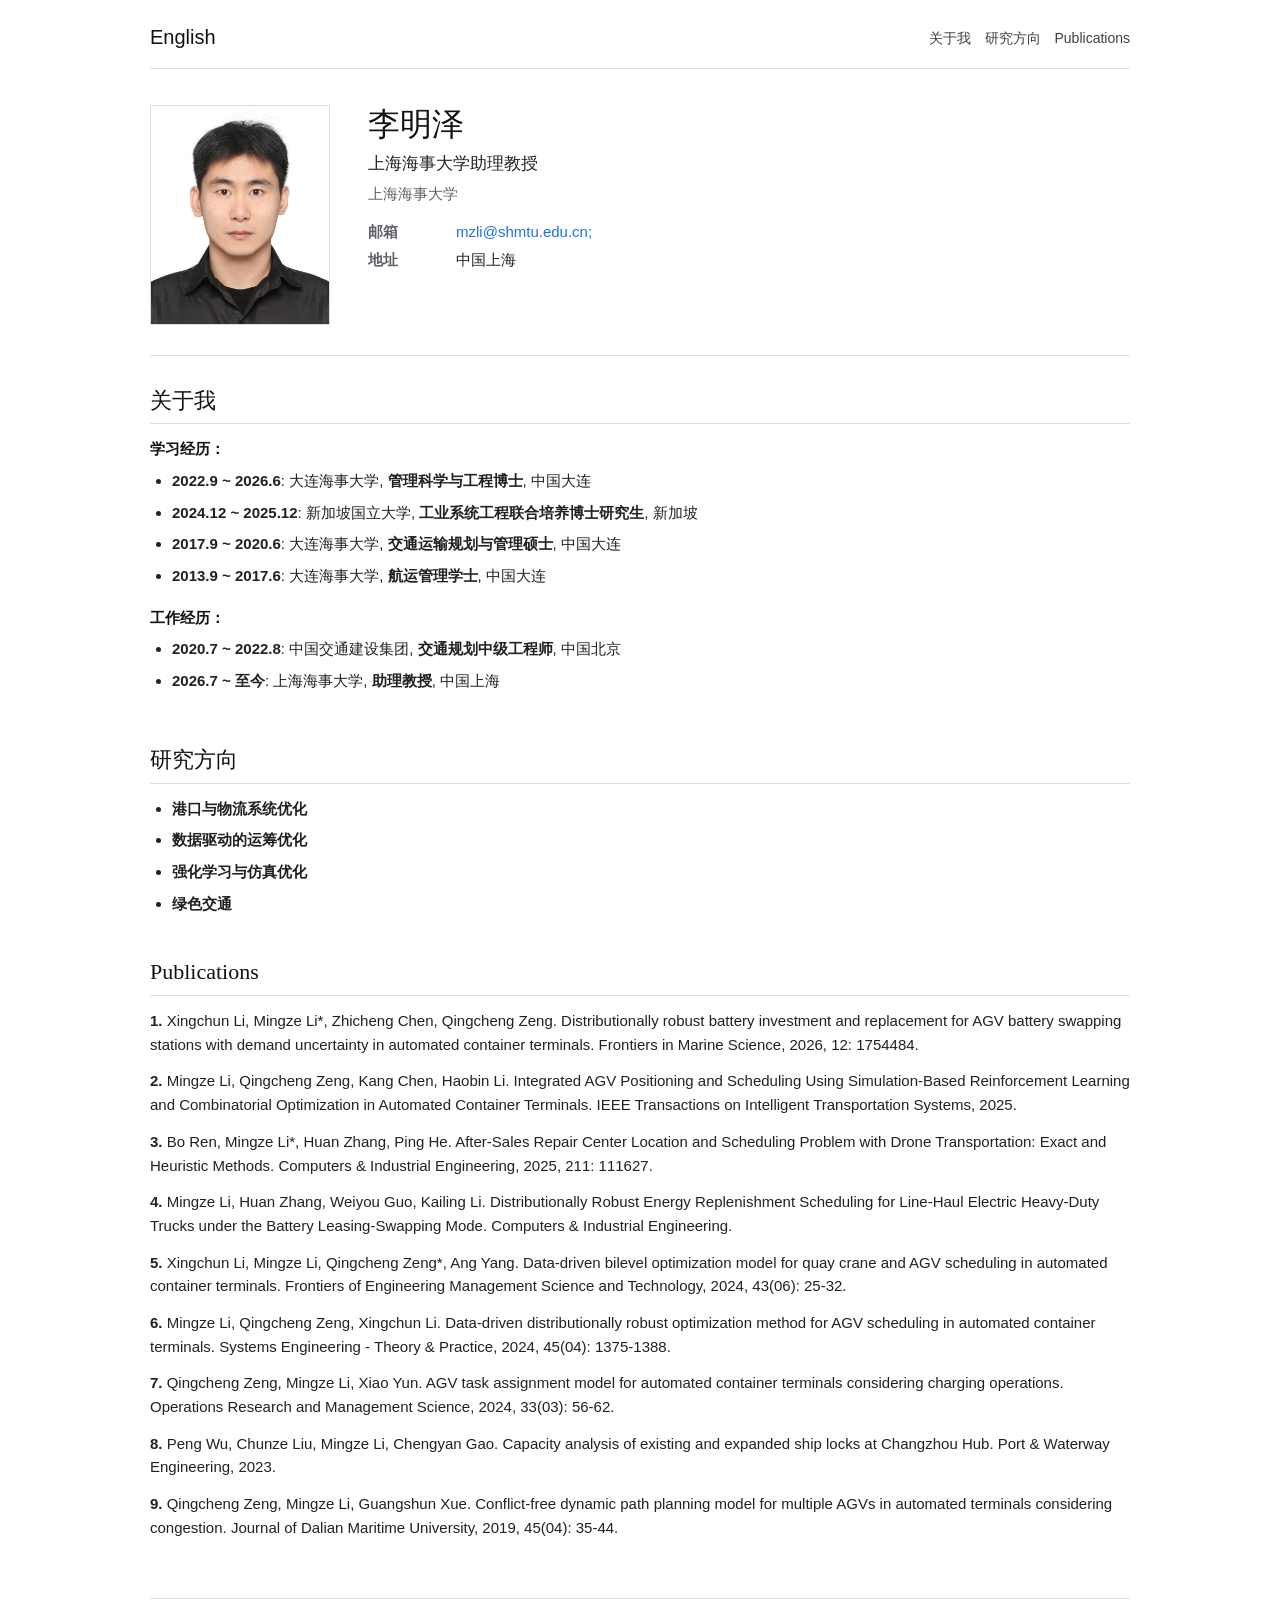
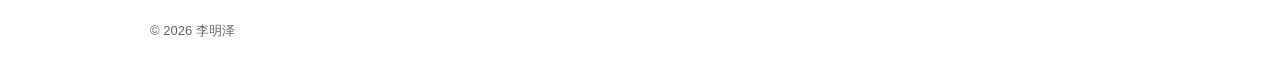
==== zh.html @ 5577a286 "Add bilingual homepage content" ====
<!doctype html>
<html lang="zh-CN">
  <head>
    <meta charset="utf-8" />
    <meta name="viewport" content="width=device-width, initial-scale=1" />
    <title>李明泽 | 学术主页</title>
    <meta
      name="description"
      content="李明泽的学术主页：港口与物流系统优化、数据驱动的运筹优化、强化学习与仿真优化、绿色交通。"
    />
    <meta property="og:title" content="李明泽 | 学术主页" />
    <meta
      property="og:description"
      content="研究方向包括港口与物流系统优化、数据驱动的运筹优化、强化学习与仿真优化、绿色交通。"
    />
    <meta property="og:type" content="website" />
    <link rel="icon" href="assets/avatar.svg" />
    <link rel="stylesheet" href="styles.css" />
  </head>
  <body>
    <div class="page">
      <header class="site-header">
        <a class="site-title" href="index.html">English</a>
        <nav class="site-nav" aria-label="主导航">
          <a href="#about">关于我</a>
          <a href="#research">研究方向</a>
          <a href="#publications">Publications</a>
        </nav>
      </header>

      <main id="home">
        <section class="profile-section" aria-label="个人信息">
          <div class="profile-photo-wrap">
            <img class="profile-photo" src="assets/mingze-li.svg" alt="李明泽头像" />
          </div>
          <div class="profile-copy">
            <h1 data-field="name">李明泽</h1>
            <p class="profile-title" data-field="title">上海海事大学助理教授</p>
            <p class="profile-affiliation" data-field="affiliation">上海海事大学</p>
            <dl class="contact-list">
              <div>
                <dt>邮箱</dt>
                <dd><a data-link="email" data-field="email" href="mailto:mzli@shmtu.edu.cn">mzli@shmtu.edu.cn;</a></dd>
              </div>
              <div>
                <dt>地址</dt>
                <dd data-field="location">中国上海</dd>
              </div>
              <div id="profile-links" class="profile-links"></div>
            </dl>
          </div>
        </section>

        <section id="about" class="content-section about-section">
          <h2>关于我</h2>
          <div class="about-group">
            <h3>学习经历：</h3>
            <ul class="about-experience-list" id="about-education-list"></ul>
          </div>
          <div class="about-group">
            <h3>工作经历：</h3>
            <ul class="about-experience-list" id="about-work-list"></ul>
          </div>
        </section>

        <section id="research" class="content-section">
          <h2>研究方向</h2>
          <ul class="interest-list" id="research-list"></ul>
        </section>

        <section id="publications" class="content-section">
          <h2>Publications</h2>
          <ol class="publication-list" id="publication-list"></ol>
        </section>
      </main>

      <footer class="site-footer">
        <span>&copy; <span id="year"></span> <span data-field="name">李明泽</span></span>
      </footer>
    </div>

    <script>window.SITE_LOCALE = "zh";</script>
    <script src="site-data.js"></script>
    <script src="main.js"></script>
  </body>
</html>
---- styles.css ----
:root {
  color-scheme: light;
  --bg: #ffffff;
  --text: #202124;
  --muted: #5f6368;
  --border: #dadce0;
  --link: #1a73e8;
  --heading: #111111;
  --nav-bg: #f8f9fa;
  font-family: Arial, Helvetica, sans-serif;
}

* {
  box-sizing: border-box;
}

html {
  scroll-behavior: smooth;
}

body {
  margin: 0;
  background: var(--bg);
  color: var(--text);
  font-size: 15px;
  line-height: 1.58;
}

a {
  color: var(--link);
  text-decoration: none;
}

a:hover,
a:focus-visible {
  text-decoration: underline;
}

img {
  display: block;
  max-width: 100%;
}

.page {
  width: min(980px, calc(100% - 36px));
  margin: 0 auto;
}

.site-header {
  display: flex;
  align-items: center;
  justify-content: space-between;
  gap: 24px;
  padding: 22px 0 14px;
  border-bottom: 1px solid var(--border);
}

.site-title {
  color: var(--heading);
  font-size: 20px;
  font-weight: 500;
  white-space: nowrap;
}

.site-nav {
  display: flex;
  flex-wrap: wrap;
  justify-content: flex-end;
  gap: 14px;
  color: var(--muted);
  font-size: 14px;
}

.site-nav a {
  color: #3c4043;
}

main {
  padding: 28px 0 42px;
}

.profile-section {
  display: grid;
  grid-template-columns: 190px minmax(0, 1fr);
  gap: 28px;
  align-items: start;
  padding: 8px 0 30px;
  border-bottom: 1px solid var(--border);
}

.profile-photo-wrap {
  width: 180px;
}

.profile-photo {
  width: 180px;
  height: 220px;
  object-fit: cover;
  border: 1px solid var(--border);
  background: #f1f3f4;
}

h1,
h2,
h3,
p {
  margin-top: 0;
}

h1 {
  margin-bottom: 8px;
  color: var(--heading);
  font-family: Georgia, "Times New Roman", serif;
  font-size: 32px;
  font-weight: 500;
  line-height: 1.2;
}

h2 {
  margin: 0 0 13px;
  padding-bottom: 5px;
  border-bottom: 1px solid var(--border);
  color: var(--heading);
  font-family: Georgia, "Times New Roman", serif;
  font-size: 22px;
  font-weight: 500;
}

h3 {
  margin: 0 0 6px;
  font-size: 16px;
  font-weight: 600;
}

.profile-title {
  margin-bottom: 4px;
  font-size: 17px;
}

.profile-affiliation {
  margin-bottom: 14px;
  color: var(--muted);
}

.contact-list {
  display: grid;
  gap: 5px;
  margin: 0;
}

.contact-list div {
  display: grid;
  grid-template-columns: 78px minmax(0, 1fr);
  gap: 10px;
}

.contact-list dt {
  color: var(--muted);
  font-weight: 600;
}

.contact-list dd {
  margin: 0;
}

.profile-links {
  display: contents;
}

.profile-links a + a::before {
  content: " | ";
  color: var(--muted);
}

.content-section {
  padding: 28px 0 4px;
}

.content-section p {
  margin-bottom: 12px;
}

.about-group {
  margin-bottom: 18px;
}

.about-group h3 {
  margin-bottom: 8px;
  color: var(--heading);
  font-size: 15px;
  font-weight: 700;
}

.about-experience-list {
  margin: 0;
  padding-left: 22px;
}

.about-experience-list li {
  margin-bottom: 8px;
  color: var(--text);
  font-size: 15px;
  line-height: 1.58;
}

.about-date {
  color: var(--text);
}

.about-highlight {
  color: var(--text);
}

.plain-list,
.simple-list,
.interest-list,
.publication-list {
  margin: 0;
  padding-left: 22px;
}

.plain-list {
  padding-left: 0;
}

.plain-item {
  display: grid;
  grid-template-columns: 128px minmax(0, 1fr);
  gap: 12px;
  margin-bottom: 8px;
}

.plain-date {
  color: var(--muted);
  white-space: nowrap;
}

.plain-title {
  margin: 0;
}

.plain-note {
  color: var(--muted);
}

.interest-list li,
.simple-list li {
  margin-bottom: 8px;
}

.publication-list {
  list-style: none;
  padding-left: 0;
}

.publication-list li {
  margin-bottom: 13px;
  padding-left: 0;
}

.publication-number {
  font-weight: 600;
}

.publication-title {
  font-weight: 600;
}

.publication-meta {
  color: var(--muted);
}

.publication-links {
  white-space: nowrap;
}

.publication-links a + a::before {
  content: " | ";
  color: var(--muted);
}

.detailed-list {
  display: grid;
  gap: 16px;
}

.detail-item {
  padding-bottom: 14px;
  border-bottom: 1px solid var(--border);
}

.detail-item:last-child {
  border-bottom: 0;
  padding-bottom: 0;
}

.detail-item h3 {
  margin-bottom: 3px;
}

.detail-meta {
  margin-bottom: 6px;
  color: var(--muted);
}

.detail-list {
  margin: 6px 0 0;
  padding-left: 22px;
}

.detail-list li {
  margin-bottom: 5px;
}

.site-footer {
  padding: 22px 0 34px;
  border-top: 1px solid var(--border);
  color: var(--muted);
  font-size: 13px;
}

@media (max-width: 760px) {
  .page {
    width: min(100% - 28px, 980px);
  }

  .site-header,
  .profile-section {
    grid-template-columns: 1fr;
  }

  .site-header {
    align-items: flex-start;
    flex-direction: column;
    gap: 10px;
  }

  .site-nav {
    justify-content: flex-start;
  }

  .profile-section {
    display: block;
  }

  .profile-photo-wrap {
    margin-bottom: 18px;
  }

  .plain-item,
  .contact-list div {
    grid-template-columns: 1fr;
    gap: 2px;
  }
}
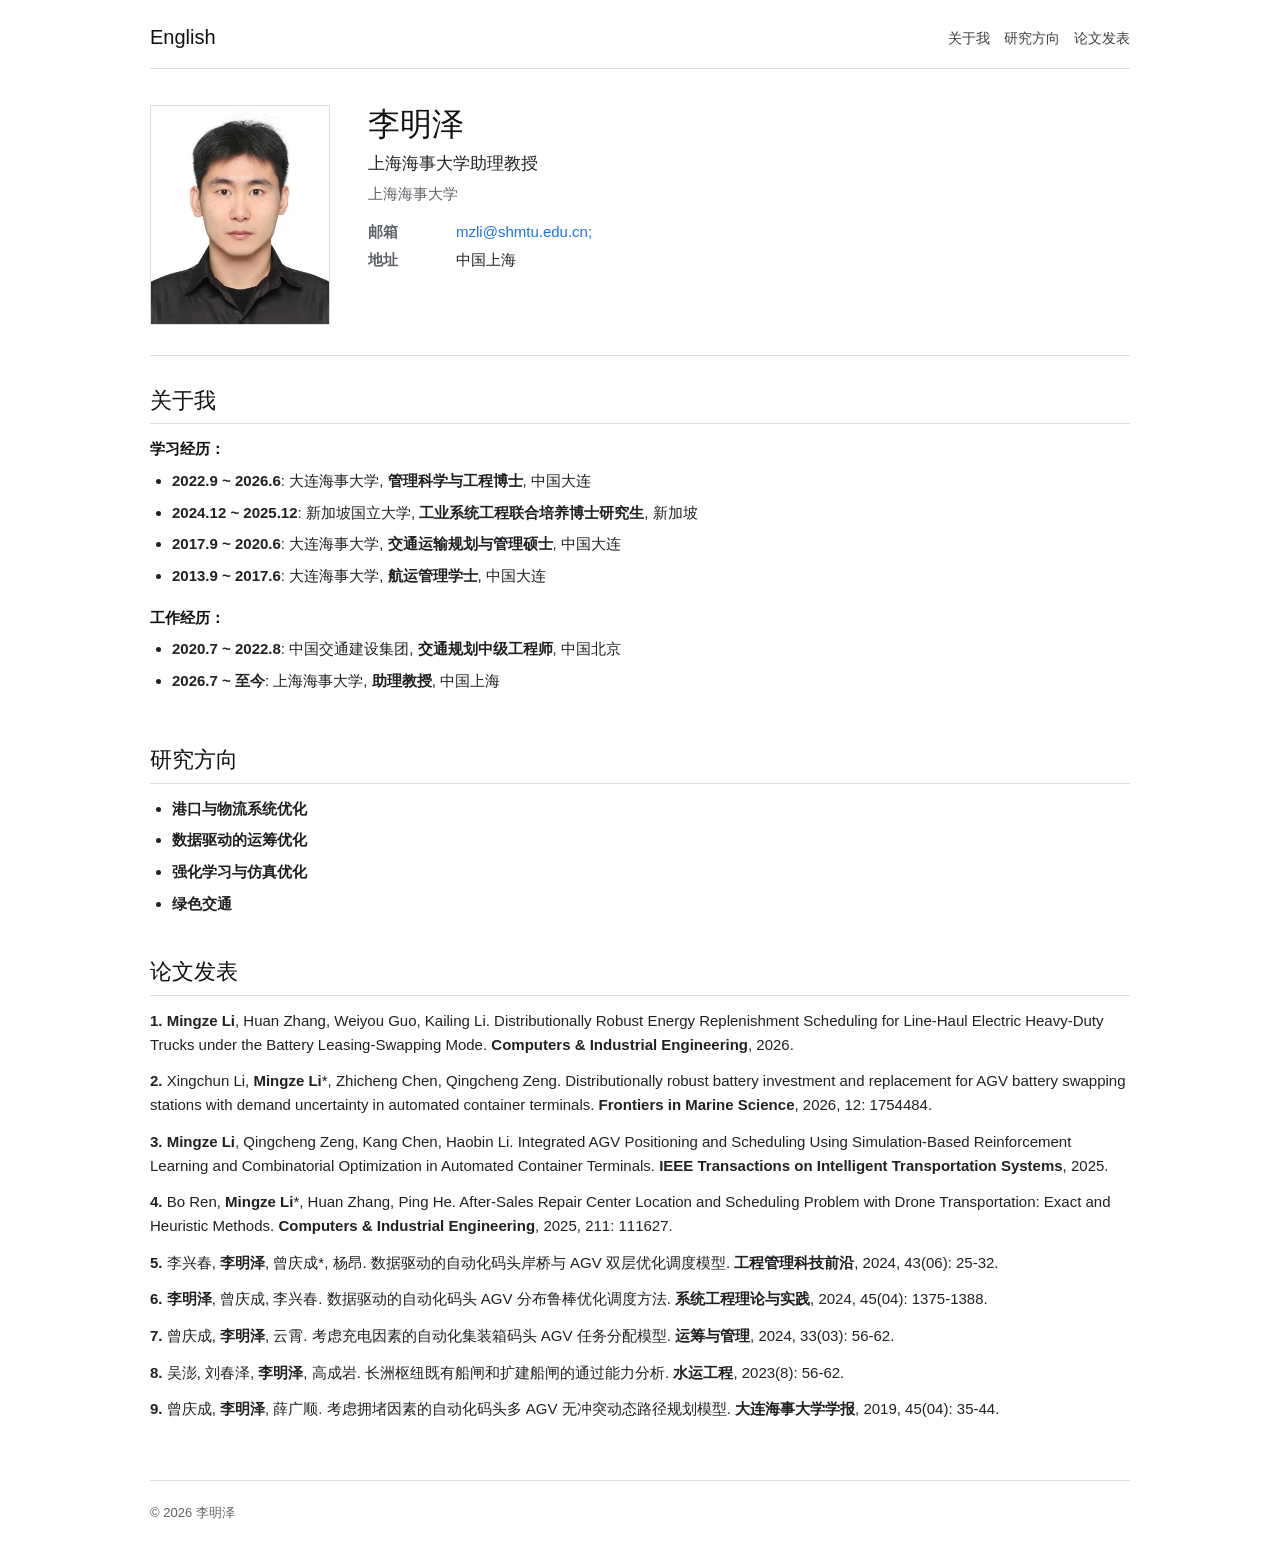
==== commit bca1fce9: "Refine publication ordering and formatting" ====
--- a/zh.html
+++ b/zh.html
@@ -24,7 +24,7 @@
         <nav class="site-nav" aria-label="主导航">
           <a href="#about">关于我</a>
           <a href="#research">研究方向</a>
-          <a href="#publications">Publications</a>
+          <a href="#publications">论文发表</a>
         </nav>
       </header>
 
@@ -69,7 +69,7 @@
         </section>
 
         <section id="publications" class="content-section">
-          <h2>Publications</h2>
+          <h2>论文发表</h2>
           <ol class="publication-list" id="publication-list"></ol>
         </section>
       </main>
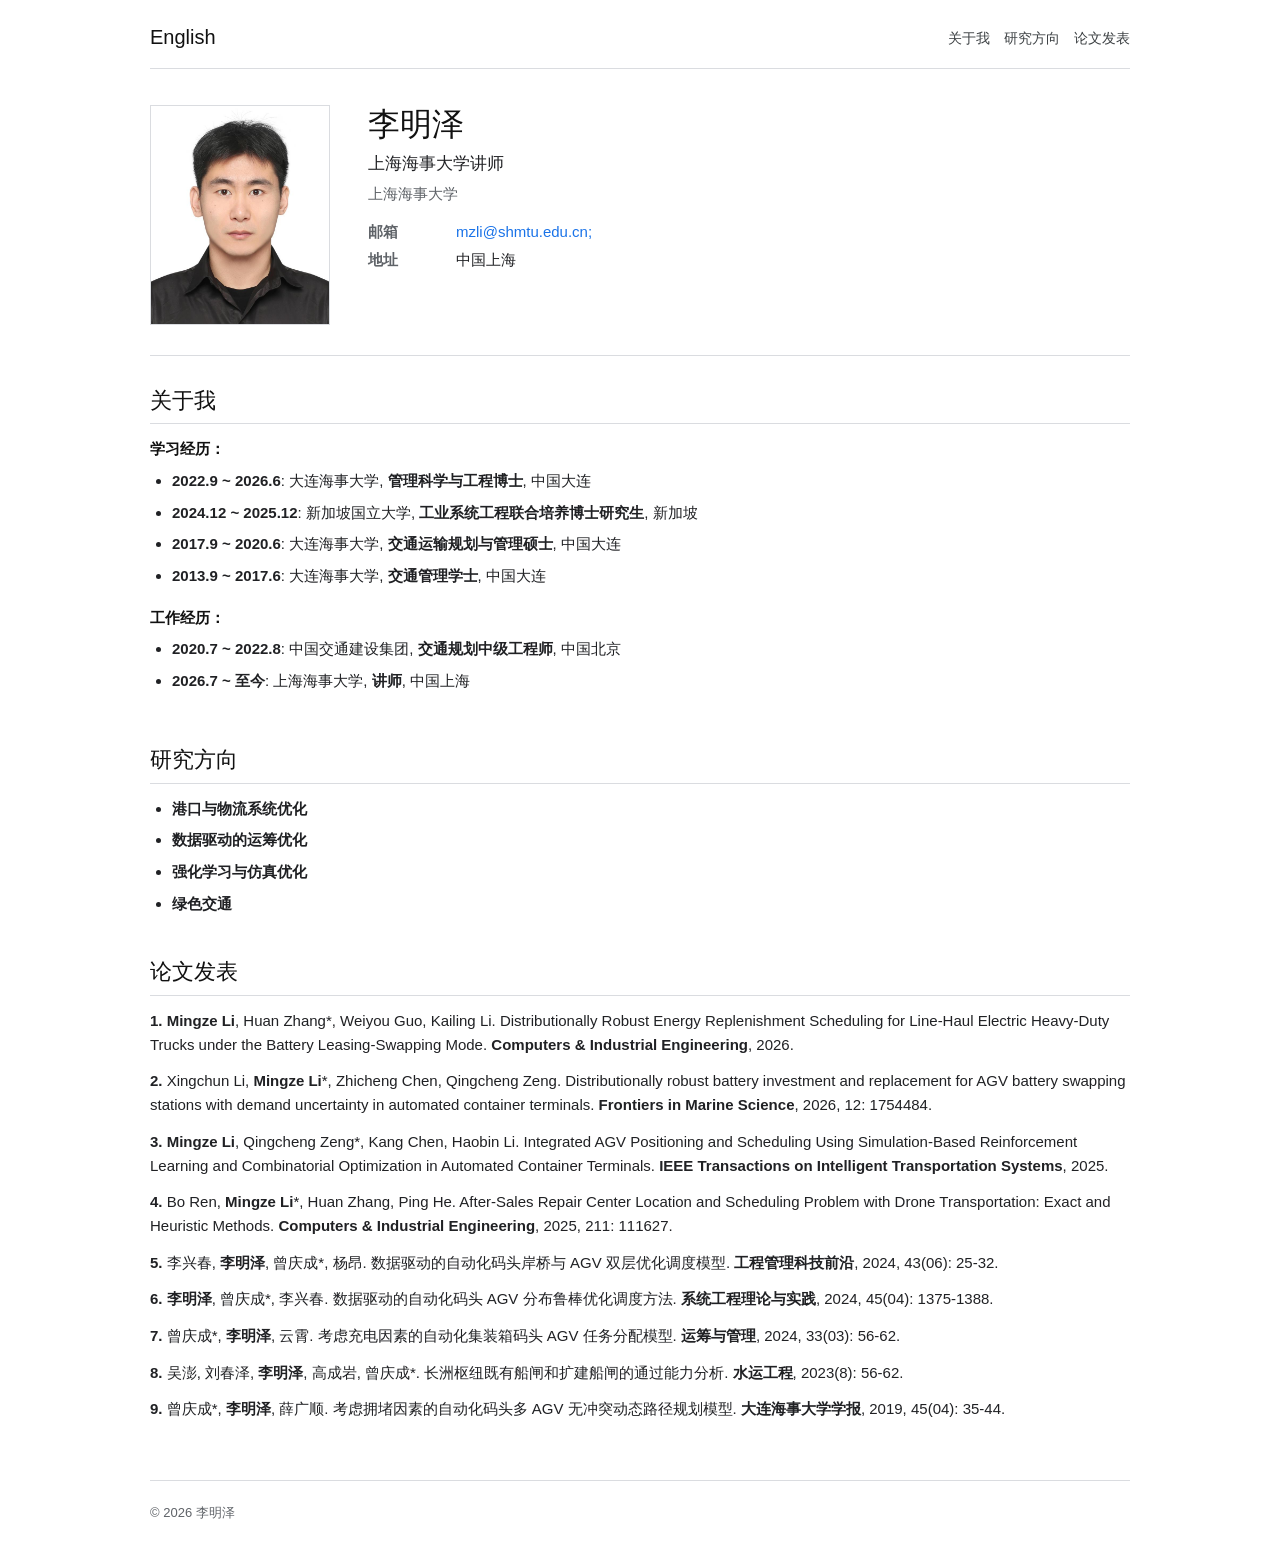
==== commit 29cf5bf6: "Update Chinese title and degree wording" ====
--- a/zh.html
+++ b/zh.html
@@ -35,7 +35,7 @@
           </div>
           <div class="profile-copy">
             <h1 data-field="name">李明泽</h1>
-            <p class="profile-title" data-field="title">上海海事大学助理教授</p>
+            <p class="profile-title" data-field="title">上海海事大学讲师</p>
             <p class="profile-affiliation" data-field="affiliation">上海海事大学</p>
             <dl class="contact-list">
               <div>
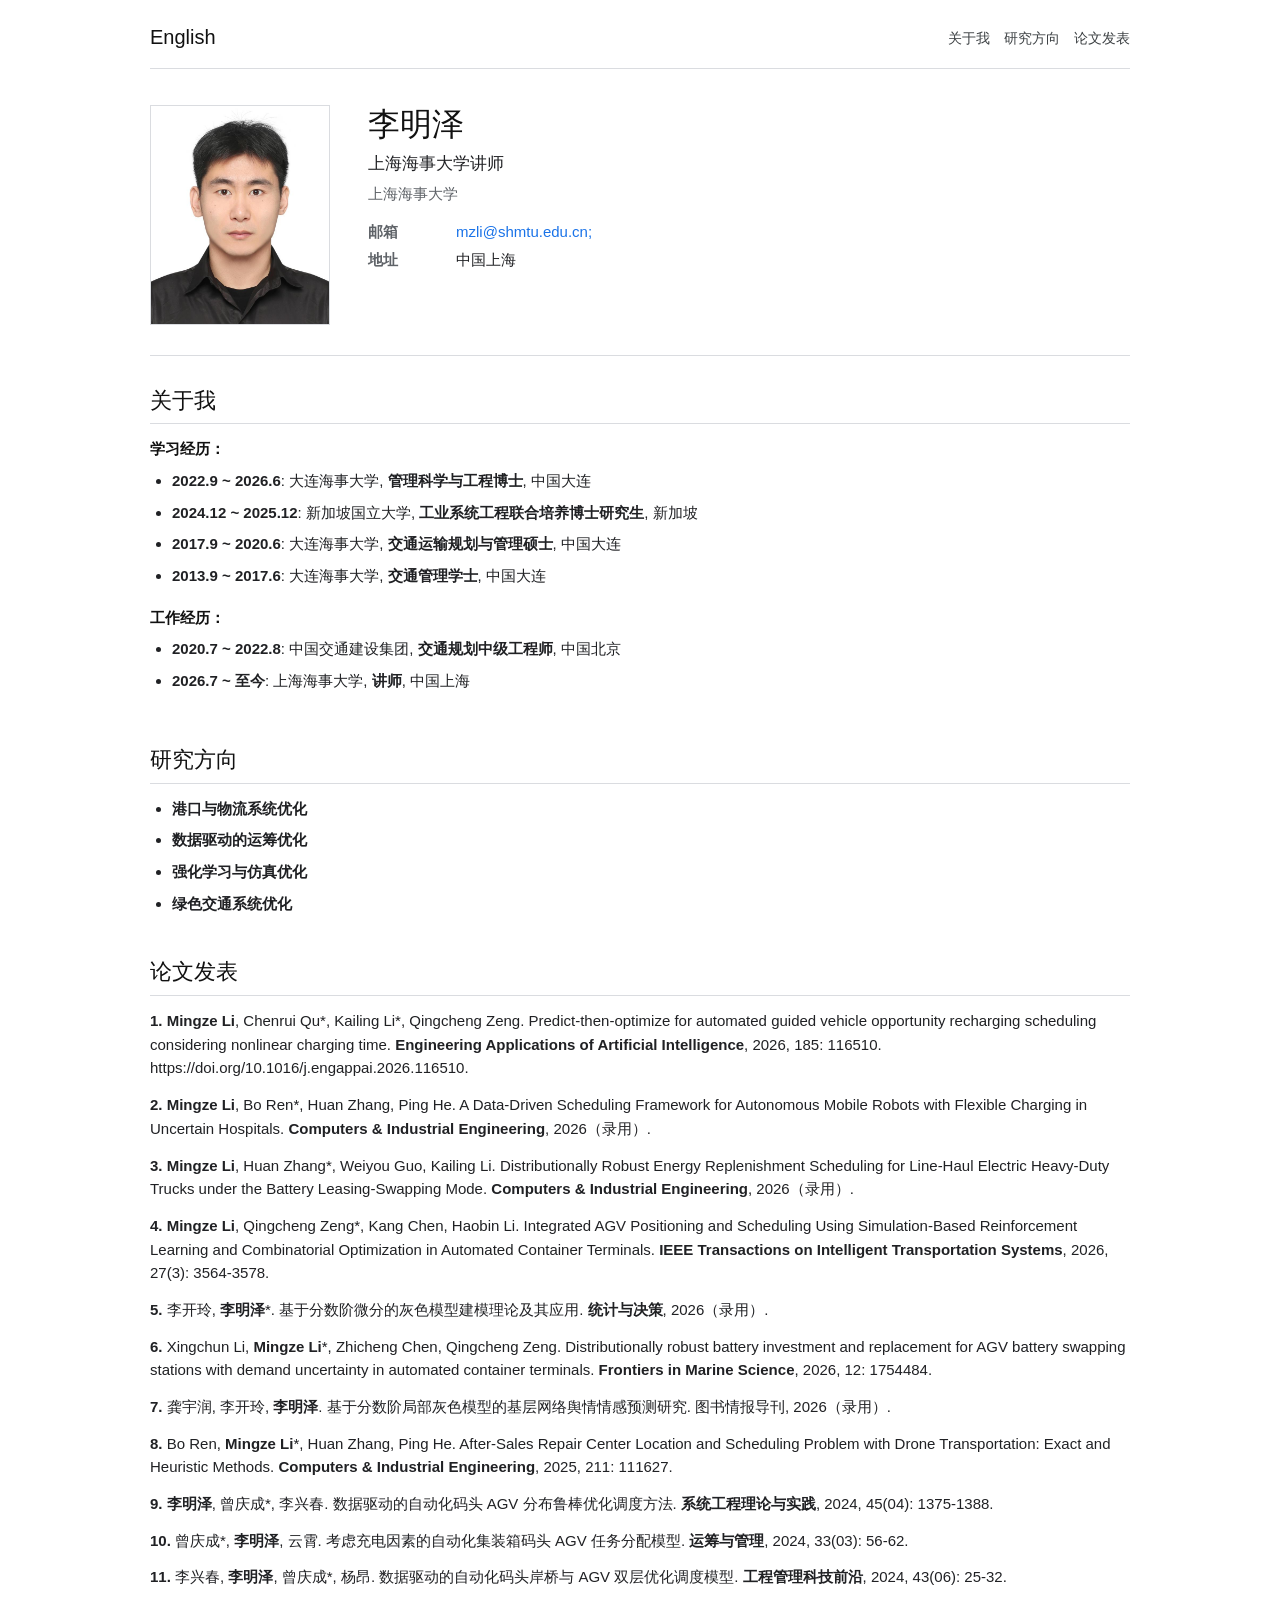
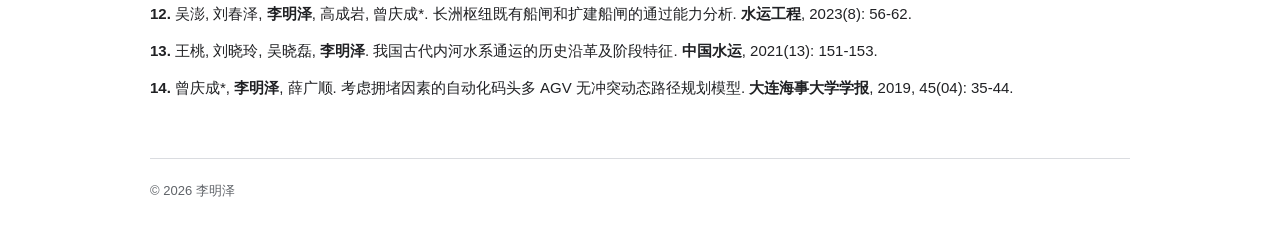
==== commit d80240e3: "Add accepted publication to homepage" ====
--- a/zh.html
+++ b/zh.html
@@ -80,7 +80,7 @@
     </div>
 
     <script>window.SITE_LOCALE = "zh";</script>
-    <script src="site-data.js"></script>
+    <script src="site-data.js?v=20261019-1"></script>
     <script src="main.js"></script>
   </body>
 </html>
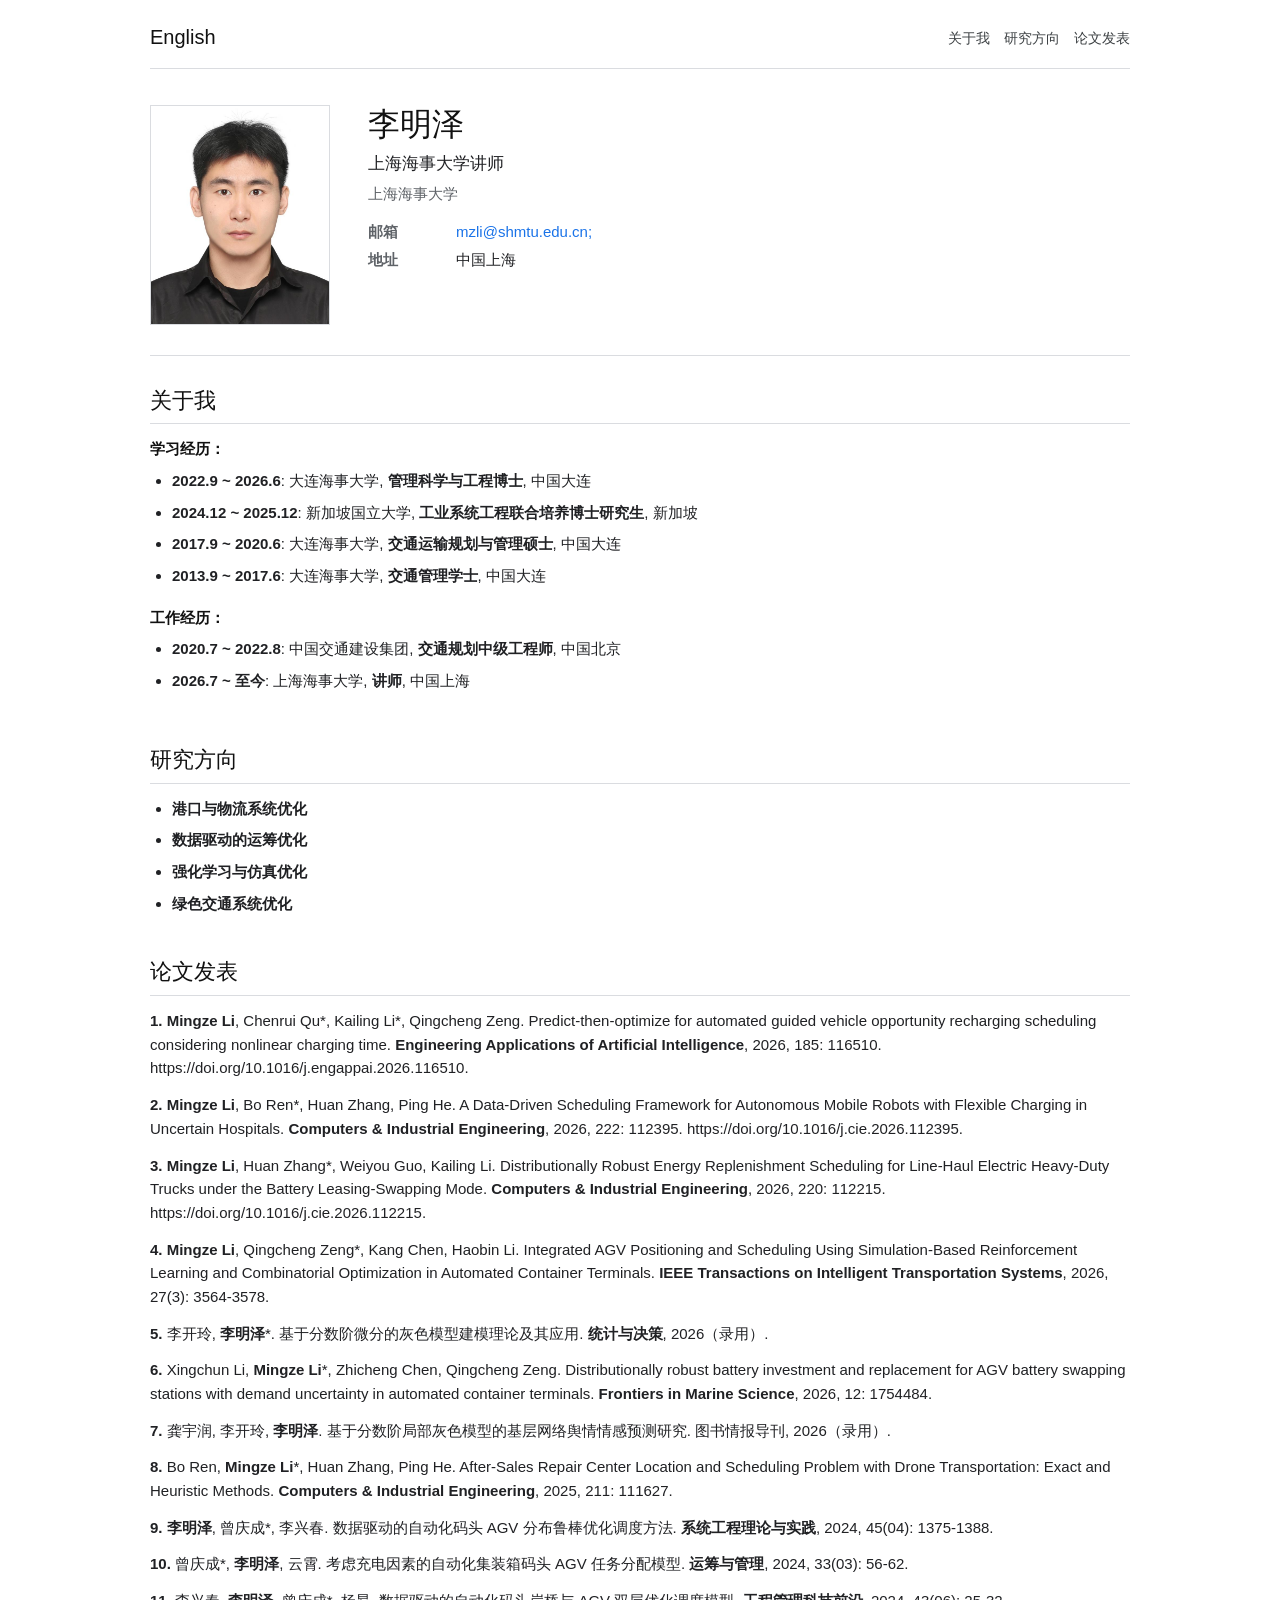
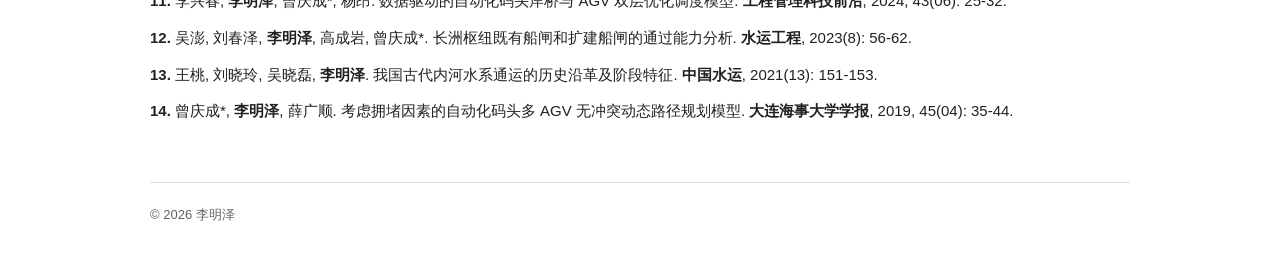
==== commit 56e8fdd0: "Refresh publication data cache version" ====
--- a/zh.html
+++ b/zh.html
@@ -80,7 +80,7 @@
     </div>
 
     <script>window.SITE_LOCALE = "zh";</script>
-    <script src="site-data.js?v=20261019-1"></script>
+    <script src="site-data.js?v=20261019-2"></script>
     <script src="main.js"></script>
   </body>
 </html>
